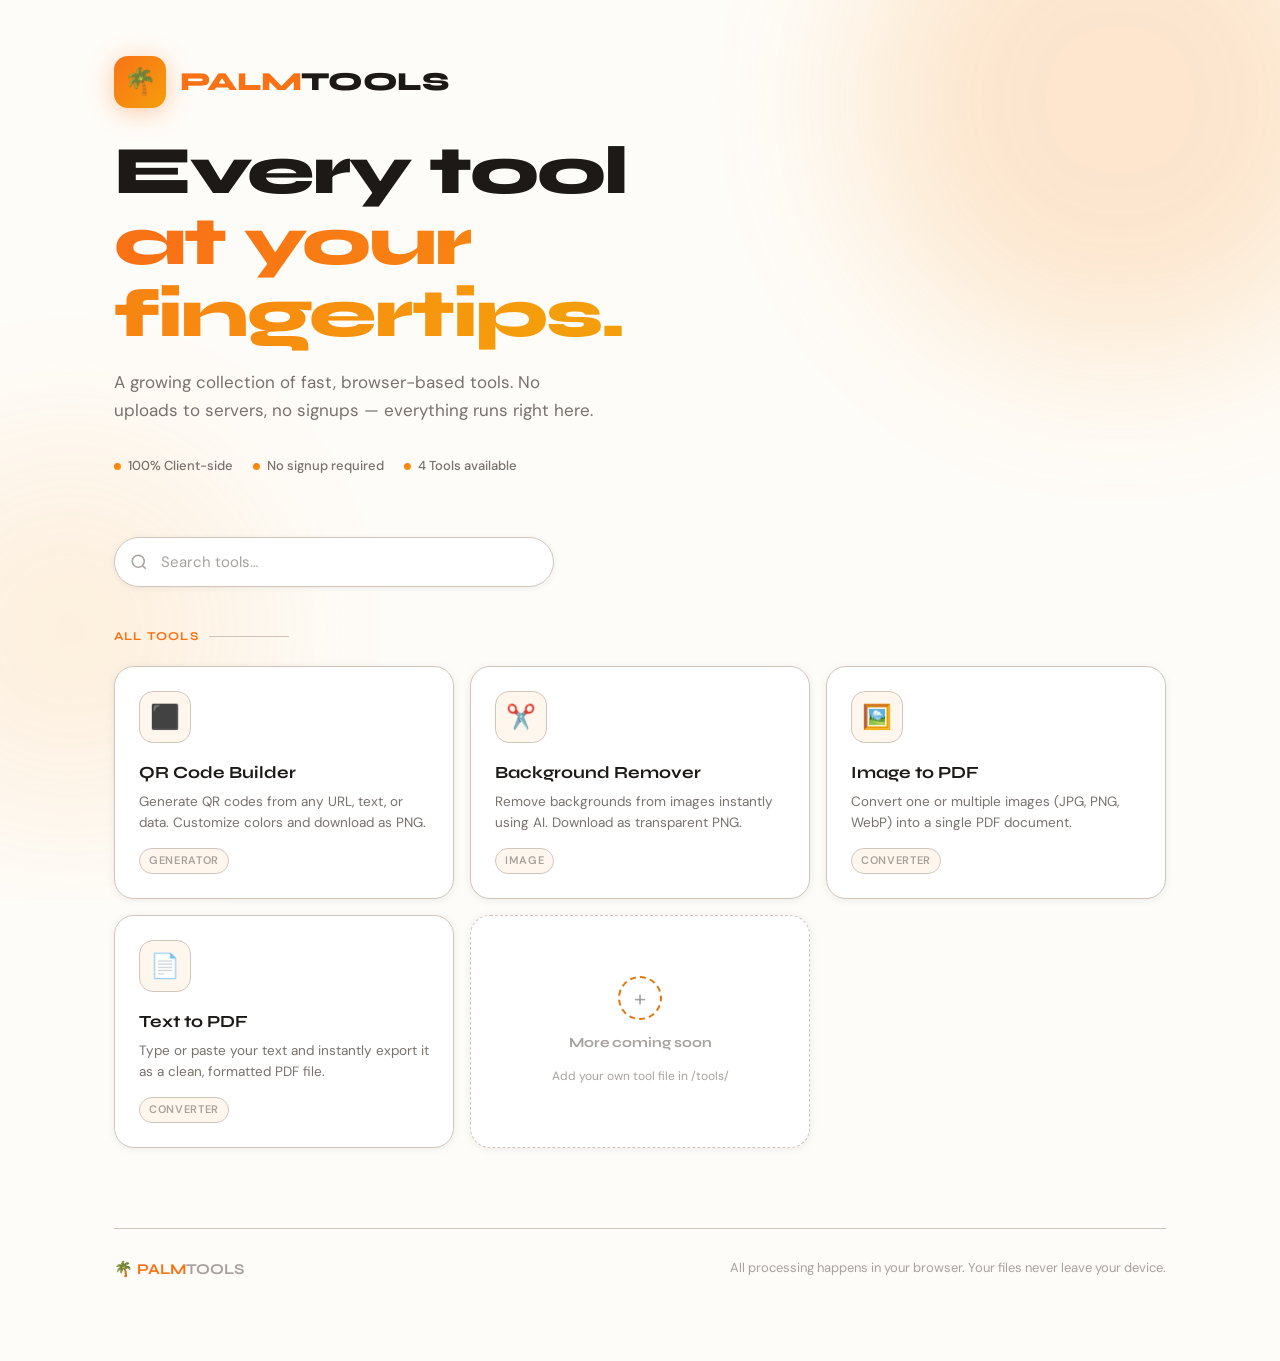
==== index.html @ 62c88ade "Add files via upload" ====
<!DOCTYPE html>
<html lang="en">
<head>
  <meta charset="UTF-8" />
  <meta name="viewport" content="width=device-width, initial-scale=1.0" />
  <title>PALMTOOLS — Every tool you need</title>
  <link rel="stylesheet" href="shared.css" />
  <style>
    /* ===== HUB-SPECIFIC STYLES ===== */
    .hub-bg {
      position: fixed;
      inset: 0;
      pointer-events: none;
      overflow: hidden;
      z-index: 0;
    }
    .hub-bg-orb {
      position: absolute;
      border-radius: 50%;
      filter: blur(80px);
      opacity: 0.18;
    }
    .hub-bg-orb-1 {
      width: 520px; height: 520px;
      top: -160px; right: -100px;
      background: radial-gradient(circle, #F97316, #F59E0B);
    }
    .hub-bg-orb-2 {
      width: 380px; height: 380px;
      bottom: 80px; left: -120px;
      background: radial-gradient(circle, #F59E0B, #F97316);
      opacity: 0.1;
    }
    @media (prefers-color-scheme: dark) {
      .hub-bg-orb-1 { opacity: 0.12; }
      .hub-bg-orb-2 { opacity: 0.07; }
    }

    .hub-wrap {
      max-width: 1100px;
      margin: 0 auto;
      padding: 0 24px 80px;
      position: relative;
      z-index: 1;
    }

    /* ===== HEADER / HERO ===== */
    .hub-header {
      padding: 56px 0 60px;
      display: flex;
      flex-direction: column;
      align-items: flex-start;
    }
    .logo-row {
      display: flex;
      align-items: center;
      gap: 14px;
      margin-bottom: 28px;
    }
    .logo-icon {
      width: 52px; height: 52px;
      background: linear-gradient(135deg, var(--orange), var(--amber));
      border-radius: 14px;
      display: flex;
      align-items: center;
      justify-content: center;
      font-size: 26px;
      box-shadow: 0 4px 24px rgba(249,115,22,0.35);
      flex-shrink: 0;
    }
    .logo-text {
      font-family: 'Syne', sans-serif;
      font-size: 26px;
      font-weight: 800;
      color: var(--text);
      letter-spacing: -0.02em;
    }
    .logo-text .palm { color: var(--orange); }

    .hero-headline {
      font-family: 'Syne', sans-serif;
      font-size: clamp(38px, 7vw, 68px);
      font-weight: 800;
      color: var(--text);
      line-height: 1.05;
      letter-spacing: -0.03em;
      margin-bottom: 18px;
      max-width: 700px;
    }
    .hero-headline .line2 {
      background: linear-gradient(120deg, var(--orange) 10%, var(--amber) 90%);
      -webkit-background-clip: text;
      -webkit-text-fill-color: transparent;
      background-clip: text;
    }
    .hero-sub {
      font-size: 17px;
      color: var(--text-muted);
      max-width: 480px;
      line-height: 1.65;
      margin-bottom: 32px;
    }
    .hero-meta {
      display: flex;
      align-items: center;
      gap: 20px;
      flex-wrap: wrap;
    }
    .meta-pill {
      display: flex;
      align-items: center;
      gap: 7px;
      font-size: 13px;
      font-weight: 500;
      color: var(--text-muted);
    }
    .meta-pill-dot {
      width: 7px; height: 7px;
      background: linear-gradient(135deg, var(--orange), var(--amber));
      border-radius: 50%;
    }

    /* ===== SEARCH ===== */
    .search-wrap {
      margin-bottom: 40px;
      position: relative;
      max-width: 440px;
    }
    .search-icon {
      position: absolute;
      left: 16px;
      top: 50%;
      transform: translateY(-50%);
      color: var(--text-faint);
      pointer-events: none;
    }
    .search-input {
      width: 100%;
      padding: 14px 16px 14px 46px;
      background: var(--surface);
      border: 1.5px solid var(--border-subtle);
      border-radius: 50px;
      font-family: 'DM Sans', sans-serif;
      font-size: 15px;
      color: var(--text);
      outline: none;
      transition: border-color 0.2s, box-shadow 0.2s;
      box-shadow: 0 1px 6px rgba(0,0,0,0.07);
    }
    .search-input:focus {
      border-color: var(--orange);
      box-shadow: 0 0 0 3px var(--orange-glow);
    }
    .search-input::placeholder { color: var(--text-faint); }

    /* ===== SECTION ===== */
    .section-label {
      font-family: 'Syne', sans-serif;
      font-size: 12px;
      font-weight: 700;
      letter-spacing: 0.1em;
      text-transform: uppercase;
      color: var(--orange);
      margin-bottom: 20px;
      display: flex;
      align-items: center;
      gap: 10px;
    }
    .section-label::after {
      content: '';
      flex: 1;
      height: 1px;
      background: var(--border-subtle);
      max-width: 80px;
    }

    /* ===== TOOLS GRID ===== */
    .tools-grid {
      display: grid;
      grid-template-columns: repeat(auto-fill, minmax(260px, 1fr));
      gap: 16px;
    }
    .tool-card {
      background: var(--surface);
      border: 1.5px solid var(--border-subtle);
      border-radius: 20px;
      padding: 24px;
      cursor: pointer;
      text-decoration: none;
      color: inherit;
      display: flex;
      flex-direction: column;
      gap: 0;
      transition: all 0.25s cubic-bezier(0.23, 1, 0.32, 1);
      box-shadow: 0 1px 8px rgba(0,0,0,0.07);
      position: relative;
      overflow: hidden;
    }
    .tool-card::before {
      content: '';
      position: absolute;
      inset: 0;
      background: linear-gradient(135deg, var(--orange-glow), var(--amber-glow));
      opacity: 0;
      transition: opacity 0.25s;
    }
    .tool-card:hover {
      border-color: var(--orange);
      transform: translateY(-4px);
      box-shadow: var(--shadow-hover);
    }
    .tool-card:hover::before { opacity: 1; }
    .tool-card:active { transform: translateY(-1px); }

    .tool-card-icon {
      width: 52px; height: 52px;
      border-radius: 14px;
      background: var(--bg-2);
      border: 1.5px solid var(--border-subtle);
      display: flex;
      align-items: center;
      justify-content: center;
      font-size: 24px;
      margin-bottom: 16px;
      position: relative;
      transition: all 0.25s;
    }    .tool-card:hover .tool-card-icon {
      background: linear-gradient(135deg, var(--orange), var(--amber));
      border-color: transparent;
      box-shadow: 0 4px 16px rgba(249,115,22,0.35);
    }
    .tool-card-name {
      font-family: 'Syne', sans-serif;
      font-size: 17px;
      font-weight: 700;
      color: var(--text);
      margin-bottom: 6px;
      position: relative;
    }
    .tool-card-desc {
      font-size: 13.5px;
      color: var(--text-muted);
      line-height: 1.55;
      position: relative;
    }
    .tool-card-arrow {
      position: absolute;
      top: 24px; right: 22px;
      color: var(--text-faint);
      opacity: 0;
      transform: translate(-4px, 4px);
      transition: all 0.25s;
    }
    .tool-card:hover .tool-card-arrow {
      opacity: 1;
      transform: translate(0, 0);
      color: var(--orange);
    }
    .tool-card-tag {
      display: inline-flex;
      align-items: center;
      padding: 3px 9px;
      background: var(--bg-2);
      border-radius: 50px;
      font-size: 11px;
      font-weight: 600;
      color: var(--text-faint);
      text-transform: uppercase;
      letter-spacing: 0.06em;
      margin-top: 14px;
      width: fit-content;
      border: 1px solid var(--border-subtle);
      position: relative;
      transition: all 0.25s;
    }
    .tool-card:hover .tool-card-tag {
      background: var(--orange-glow);
      color: var(--orange);
      border-color: rgba(249,115,22,0.25);
    }

    /* Placeholder card (add more) */
    .tool-card-placeholder {
      border-style: dashed;
      cursor: default;
      display: flex;
      flex-direction: column;
      align-items: center;
      justify-content: center;
      text-align: center;
      min-height: 180px;
      gap: 12px;
    }
    .tool-card-placeholder:hover {
      transform: none;
      border-color: var(--border);
      box-shadow: var(--shadow);
    }
    .tool-card-placeholder::before { display: none; }
    .placeholder-plus {
      width: 44px; height: 44px;
      border-radius: 50%;
      border: 2px dashed var(--border);
      display: flex;
      align-items: center;
      justify-content: center;
      font-size: 22px;
      color: var(--text-faint);
    }
    .placeholder-text {
      font-family: 'Syne', sans-serif;
      font-size: 14px;
      font-weight: 700;
      color: var(--text-faint);
    }
    .placeholder-sub {
      font-size: 12px;
      color: var(--text-faint);
    }

    /* ===== FOOTER ===== */
    .hub-footer {
      margin-top: 80px;
      padding-top: 28px;
      border-top: 1px solid var(--border-subtle);
      display: flex;
      align-items: center;
      justify-content: space-between;
      flex-wrap: wrap;
      gap: 12px;
    }
    .footer-brand {
      font-family: 'Syne', sans-serif;
      font-size: 15px;
      font-weight: 700;
      color: var(--text-faint);
    }
    .footer-brand .accent { color: var(--orange); }
    .footer-note {
      font-size: 13px;
      color: var(--text-faint);
    }

    /* ===== HIDDEN (search filter) ===== */
    .tool-card.hidden { display: none; }

    /* ===== RESPONSIVE ===== */
    @media (max-width: 600px) {
      .hub-header { padding: 36px 0 40px; }
      .hero-headline { font-size: 36px; }
      .tools-grid { grid-template-columns: 1fr 1fr; }
    }
    @media (max-width: 380px) {
      .tools-grid { grid-template-columns: 1fr; }
    }
  </style>
</head>
<body>

  <div class="hub-bg">
    <div class="hub-bg-orb hub-bg-orb-1"></div>
    <div class="hub-bg-orb hub-bg-orb-2"></div>
  </div>

  <div class="hub-wrap">
    <!-- Header -->
    <header class="hub-header">
      <div class="logo-row">
        <div class="logo-icon">🌴</div>
        <div class="logo-text"><span class="palm">PALM</span>TOOLS</div>
      </div>

      <h1 class="hero-headline">
        Every tool<br/>
        <span class="line2">at your fingertips.</span>
      </h1>

      <p class="hero-sub">
        A growing collection of fast, browser-based tools. No uploads to servers, no signups — everything runs right here.
      </p>

      <div class="hero-meta">
        <div class="meta-pill">
          <div class="meta-pill-dot"></div>
          100% Client-side
        </div>
        <div class="meta-pill">
          <div class="meta-pill-dot"></div>
          No signup required
        </div>
        <div class="meta-pill">
          <div class="meta-pill-dot"></div>
          4 Tools available
        </div>
      </div>
    </header>

    <!-- Search -->
    <div class="search-wrap">
      <svg class="search-icon" xmlns="http://www.w3.org/2000/svg" width="18" height="18" fill="none" viewBox="0 0 24 24" stroke="currentColor" stroke-width="2">
        <circle cx="11" cy="11" r="8"/><path d="m21 21-4.35-4.35"/>
      </svg>
      <input class="search-input" type="search" id="searchInput" placeholder="Search tools…" oninput="filterTools(this.value)" />
    </div>

    <!-- Tools -->
    <div class="section-label">All Tools</div>
    <div class="tools-grid" id="toolsGrid">

      <a class="tool-card" href="tools/qr-builder.html" data-name="qr code builder generator qr" data-tag="generator">
        <svg class="tool-card-arrow" xmlns="http://www.w3.org/2000/svg" width="18" height="18" fill="none" viewBox="0 0 24 24" stroke="currentColor" stroke-width="2.5"><path d="M7 17 17 7M7 7h10v10"/></svg>
        <div class="tool-card-icon">⬛</div>
        <div class="tool-card-name">QR Code Builder</div>
        <div class="tool-card-desc">Generate QR codes from any URL, text, or data. Customize colors and download as PNG.</div>
        <div class="tool-card-tag">Generator</div>
      </a>

      <a class="tool-card" href="tools/background-remover.html" data-name="background remover remove bg image" data-tag="image">
        <svg class="tool-card-arrow" xmlns="http://www.w3.org/2000/svg" width="18" height="18" fill="none" viewBox="0 0 24 24" stroke="currentColor" stroke-width="2.5"><path d="M7 17 17 7M7 7h10v10"/></svg>
        <div class="tool-card-icon">✂️</div>
        <div class="tool-card-name">Background Remover</div>
        <div class="tool-card-desc">Remove backgrounds from images instantly using AI. Download as transparent PNG.</div>
        <div class="tool-card-tag">Image</div>
      </a>

      <a class="tool-card" href="tools/image-to-pdf.html" data-name="image to pdf convert jpg png" data-tag="converter">
        <svg class="tool-card-arrow" xmlns="http://www.w3.org/2000/svg" width="18" height="18" fill="none" viewBox="0 0 24 24" stroke="currentColor" stroke-width="2.5"><path d="M7 17 17 7M7 7h10v10"/></svg>
        <div class="tool-card-icon">🖼️</div>
        <div class="tool-card-name">Image to PDF</div>
        <div class="tool-card-desc">Convert one or multiple images (JPG, PNG, WebP) into a single PDF document.</div>
        <div class="tool-card-tag">Converter</div>
      </a>

      <a class="tool-card" href="tools/text-to-pdf.html" data-name="text to pdf convert write document" data-tag="converter">
        <svg class="tool-card-arrow" xmlns="http://www.w3.org/2000/svg" width="18" height="18" fill="none" viewBox="0 0 24 24" stroke="currentColor" stroke-width="2.5"><path d="M7 17 17 7M7 7h10v10"/></svg>
        <div class="tool-card-icon">📄</div>
        <div class="tool-card-name">Text to PDF</div>
        <div class="tool-card-desc">Type or paste your text and instantly export it as a clean, formatted PDF file.</div>
        <div class="tool-card-tag">Converter</div>
      </a>

      <!-- Placeholder for future tools -->
      <div class="tool-card tool-card-placeholder">
        <div class="placeholder-plus">+</div>
        <div class="placeholder-text">More coming soon</div>
        <div class="placeholder-sub">Add your own tool file in /tools/</div>
      </div>

    </div>

    <!-- Footer -->
    <footer class="hub-footer">
      <div class="footer-brand">🌴 <span class="accent">PALM</span>TOOLS</div>
      <div class="footer-note">All processing happens in your browser. Your files never leave your device.</div>
    </footer>
  </div>

  <script>
    function filterTools(query) {
      const q = query.toLowerCase().trim();
      document.querySelectorAll('.tool-card:not(.tool-card-placeholder)').forEach(card => {
        const name = card.dataset.name || '';
        const tag = card.dataset.tag || '';
        const visible = !q || name.includes(q) || tag.includes(q);
        card.classList.toggle('hidden', !visible);
      });
    }
  </script>
</body>
</html>
---- shared.css ----
@import url('https://fonts.googleapis.com/css2?family=Syne:wght@400;600;700;800&family=DM+Sans:ital,opsz,wght@0,9..40,300;0,9..40,400;0,9..40,500;0,9..40,600;1,9..40,400&display=swap');

/* ============ CSS VARIABLES ============ */
:root {
  --orange: #F97316;
  --amber: #F59E0B;
  --orange-dark: #EA580C;
  --orange-glow: rgba(249, 115, 22, 0.12);
  --amber-glow: rgba(245, 158, 11, 0.1);

  /* Light */
  --bg: #FEFCF8;
  --bg-2: #FFF7ED;
  --surface: #FFFFFF;
  --surface-2: #FFF7ED;
  --border: #E2760A;
  --border-subtle: #D1C5BB;
  --text: #1C1917;
  --text-muted: #78716C;
  --text-faint: #A8A29E;
  --shadow: 0 2px 16px rgba(249,115,22,0.08);
  --shadow-hover: 0 8px 40px rgba(249,115,22,0.22);
  --logo-shadow: drop-shadow(0 0 20px rgba(249,115,22,0.4));
}

@media (prefers-color-scheme: dark) {
  :root {
    --bg: #0C0A09;
    --bg-2: #111110;
    --surface: #1C1917;
    --surface-2: #292524;
    --border: #78716C;
    --border-subtle: #44403C;
    --text: #FAFAF9;
    --text-muted: #A8A29E;
    --text-faint: #78716C;
    --shadow: 0 2px 16px rgba(0,0,0,0.5);
    --shadow-hover: 0 8px 40px rgba(249,115,22,0.25);
    --logo-shadow: drop-shadow(0 0 30px rgba(249,115,22,0.5));
  }
}

/* ============ RESET ============ */
*, *::before, *::after { box-sizing: border-box; margin: 0; padding: 0; }
html { scroll-behavior: smooth; }
body {
  font-family: 'DM Sans', sans-serif;
  background: var(--bg);
  color: var(--text);
  min-height: 100vh;
  line-height: 1.6;
  -webkit-font-smoothing: antialiased;
}

/* ============ BACK BUTTON ============ */
.back-btn {
  display: inline-flex;
  align-items: center;
  gap: 8px;
  padding: 10px 18px 10px 14px;
  background: var(--surface);
  border: 1.5px solid var(--border-subtle);
  border-radius: 50px;
  color: var(--text-muted);
  font-family: 'DM Sans', sans-serif;
  font-size: 14px;
  font-weight: 500;
  text-decoration: none;
  cursor: pointer;
  transition: all 0.22s ease;
  width: fit-content;
}
.back-btn:hover {
  border-color: var(--orange);
  color: var(--orange);
  background: var(--orange-glow);
  transform: translateX(-2px);
}
.back-btn svg { width: 16px; height: 16px; flex-shrink: 0; }

/* ============ TOOL PAGE LAYOUT ============ */
.tool-page {
  max-width: 800px;
  margin: 0 auto;
  padding: 32px 20px 100px;
}
.tool-nav { margin-bottom: 32px; }
.tool-header { margin-bottom: 36px; }
.tool-icon-badge {
  display: inline-flex;
  align-items: center;
  justify-content: center;
  width: 56px;
  height: 56px;
  border-radius: 16px;
  background: linear-gradient(135deg, var(--orange), var(--amber));
  font-size: 26px;
  margin-bottom: 16px;
  box-shadow: 0 4px 20px rgba(249,115,22,0.35);
}
.tool-title {
  font-family: 'Syne', sans-serif;
  font-size: clamp(26px, 5vw, 40px);
  font-weight: 800;
  color: var(--text);
  margin-bottom: 6px;
  line-height: 1.1;
}
.tool-title .accent {
  background: linear-gradient(135deg, var(--orange), var(--amber));
  -webkit-background-clip: text;
  -webkit-text-fill-color: transparent;
  background-clip: text;
}
.tool-subtitle {
  font-size: 15px;
  color: var(--text-muted);
  max-width: 480px;
}

/* ============ CARDS ============ */
.card {
  background: var(--surface);
  border: 1.5px solid var(--border-subtle);
  border-radius: 20px;
  padding: 28px;
  margin-bottom: 20px;
  box-shadow: 0 1px 8px rgba(0,0,0,0.07);
  transition: box-shadow 0.2s;
}
.card-title {
  font-family: 'Syne', sans-serif;
  font-size: 15px;
  font-weight: 700;
  color: var(--text);
  margin-bottom: 16px;
  display: flex;
  align-items: center;
  gap: 8px;
}
.card-title::before {
  content: '';
  display: block;
  width: 4px;
  height: 16px;
  background: linear-gradient(180deg, var(--orange), var(--amber));
  border-radius: 2px;
}

/* ============ DROP ZONE ============ */
.drop-zone {
  border: 2px dashed var(--border-subtle);
  border-radius: 16px;
  padding: 52px 24px;
  text-align: center;
  cursor: pointer;
  transition: all 0.22s ease;
  background: var(--bg-2);
  position: relative;
  overflow: hidden;
}
.drop-zone::before {
  content: '';
  position: absolute;
  inset: 0;
  background: linear-gradient(135deg, var(--orange-glow), var(--amber-glow));
  opacity: 0;
  transition: opacity 0.22s;
}
.drop-zone:hover::before, .drop-zone.drag-over::before { opacity: 1; }
.drop-zone:hover, .drop-zone.drag-over {
  border-color: var(--orange);
}
.drop-zone input[type="file"] {
  position: absolute;
  inset: 0;
  opacity: 0;
  cursor: pointer;
  width: 100%;
  height: 100%;
}
.drop-zone-icon { font-size: 40px; margin-bottom: 14px; position: relative; }
.drop-zone h3 {
  font-family: 'Syne', sans-serif;
  font-size: 16px;
  font-weight: 700;
  color: var(--text);
  margin-bottom: 6px;
  position: relative;
}
.drop-zone p {
  font-size: 13px;
  color: var(--text-faint);
  position: relative;
}
.drop-zone .browse-link {
  color: var(--orange);
  font-weight: 600;
}

/* ============ BUTTONS ============ */
.btn {
  display: inline-flex;
  align-items: center;
  justify-content: center;
  gap: 8px;
  padding: 14px 28px;
  border-radius: 50px;
  font-family: 'DM Sans', sans-serif;
  font-size: 15px;
  font-weight: 600;
  cursor: pointer;
  border: none;
  transition: all 0.22s ease;
  text-decoration: none;
  white-space: nowrap;
}
.btn-primary {
  background: linear-gradient(135deg, var(--orange), var(--amber));
  color: #fff;
  box-shadow: 0 4px 20px rgba(249,115,22,0.3);
}
.btn-primary:hover:not(:disabled) {
  transform: translateY(-2px);
  box-shadow: 0 8px 32px rgba(249,115,22,0.45);
}
.btn-primary:active:not(:disabled) { transform: translateY(0); }
.btn-primary:disabled {
  opacity: 0.45;
  cursor: not-allowed;
}
.btn-secondary {
  background: var(--surface-2);
  color: var(--text);
  border: 1.5px solid var(--border-subtle);
}
.btn-secondary:hover {
  border-color: var(--orange);
  color: var(--orange);
}
.btn-ghost {
  background: transparent;
  color: var(--text-muted);
  border: 1.5px solid var(--border-subtle);
}
.btn-ghost:hover {
  background: var(--surface-2);
  color: var(--text);
}
.btn-sm { padding: 10px 18px; font-size: 13px; }
.btn-full { width: 100%; }

/* ============ FORM ELEMENTS ============ */
.label {
  display: block;
  font-size: 12px;
  font-weight: 600;
  color: var(--text-faint);
  text-transform: uppercase;
  letter-spacing: 0.07em;
  margin-bottom: 8px;
}
.input, textarea.input, select.input {
  width: 100%;
  padding: 13px 16px;
  background: var(--bg-2);
  border: 1.5px solid var(--border-subtle);
  border-radius: 12px;
  font-family: 'DM Sans', sans-serif;
  font-size: 15px;
  color: var(--text);
  outline: none;
  transition: border-color 0.2s, box-shadow 0.2s;
}.input:focus, textarea.input:focus, select.input:focus {
  border-color: var(--orange);
  box-shadow: 0 0 0 3px var(--orange-glow);
}
.input::placeholder, textarea.input::placeholder { color: var(--text-faint); }
textarea.input { resize: vertical; min-height: 200px; line-height: 1.7; }
select.input {
  cursor: pointer;
  appearance: none;
  background-image: url("data:image/svg+xml,%3Csvg xmlns='http://www.w3.org/2000/svg' width='16' height='16' viewBox='0 0 24 24' fill='none' stroke='%23A8A29E' stroke-width='2.5'%3E%3Cpath d='m6 9 6 6 6-6'/%3E%3C/svg%3E");
  background-repeat: no-repeat;
  background-position: right 14px center;
  padding-right: 40px;
}
input[type="range"] {
  -webkit-appearance: none;
  width: 100%;
  height: 6px;
  background: var(--border-subtle);
  border-radius: 3px;
  outline: none;
  cursor: pointer;
}
input[type="range"]::-webkit-slider-thumb {
  -webkit-appearance: none;
  width: 22px;
  height: 22px;
  border-radius: 50%;
  background: linear-gradient(135deg, var(--orange), var(--amber));
  cursor: pointer;
  box-shadow: 0 2px 10px rgba(249,115,22,0.4);
}
input[type="color"] {
  -webkit-appearance: none;
  width: 46px;
  height: 46px;
  border-radius: 10px;
  border: 2px solid var(--border-subtle);
  padding: 3px;
  cursor: pointer;
  background: var(--surface);
}

/* ============ GRID / LAYOUT ============ */
.row { display: flex; gap: 16px; flex-wrap: wrap; }
.col { flex: 1; min-width: 140px; }
.field { margin-bottom: 20px; }
.actions {
  display: flex;
  gap: 12px;
  flex-wrap: wrap;
  align-items: center;
  margin-top: 8px;
}

/* ============ STATUS & FEEDBACK ============ */
.status {
  display: flex;
  align-items: center;
  gap: 10px;
  padding: 14px 18px;
  border-radius: 12px;
  font-size: 14px;
  font-weight: 500;
  margin-top: 16px;
  animation: fadeIn 0.3s ease;
}
.status-dot {
  width: 8px; height: 8px; border-radius: 50%; flex-shrink: 0;
}
.status.info { background: var(--orange-glow); color: var(--orange); }
.status.info .status-dot { background: var(--orange); }
.status.success { background: rgba(34,197,94,0.1); color: #16a34a; }
.status.success .status-dot { background: #16a34a; }
.status.error { background: rgba(239,68,68,0.1); color: #dc2626; }
.status.error .status-dot { background: #dc2626; }

/* ============ PROGRESS ============ */
.progress-wrap {
  width: 100%;
  height: 8px;
  background: var(--border-subtle);
  border-radius: 4px;
  overflow: hidden;
  margin: 8px 0;
}
.progress-bar {
  height: 100%;
  background: linear-gradient(90deg, var(--orange), var(--amber));
  border-radius: 4px;
  transition: width 0.4s ease;
  position: relative;
  overflow: hidden;
}
.progress-bar::after {
  content: '';
  position: absolute;
  inset: 0;
  background: linear-gradient(90deg, transparent, rgba(255,255,255,0.3), transparent);
  animation: shimmer 1.5s infinite;
}
@keyframes shimmer {
  0% { transform: translateX(-100%); }
  100% { transform: translateX(200%); }
}

/* ============ RESULT CANVAS / IMAGE ============ */
.result-canvas-wrap {
  border-radius: 16px;
  overflow: hidden;
  border: 1.5px solid var(--border-subtle);
  background: repeating-conic-gradient(var(--surface-2) 0% 25%, var(--bg) 0% 50%) 0 0 / 20px 20px;
}
.result-canvas-wrap img, .result-canvas-wrap canvas {
  width: 100%;
  display: block;
}

/* ============ CHECKERBOARD ============ */
.checker {
  background: repeating-conic-gradient(#ccc 0% 25%, #fff 0% 50%) 0 0 / 16px 16px;
}
@media (prefers-color-scheme: dark) {
  .checker {
    background: repeating-conic-gradient(#333 0% 25%, #1a1a1a 0% 50%) 0 0 / 16px 16px;
  }
}

/* ============ SPINNER ============ */
.spinner {
  width: 20px; height: 20px;
  border: 3px solid rgba(255,255,255,0.3);
  border-top-color: white;
  border-radius: 50%;
  animation: spin 0.8s linear infinite;
  flex-shrink: 0;
}
@keyframes spin { to { transform: rotate(360deg); } }

/* ============ ANIMATIONS ============ */
@keyframes fadeIn {
  from { opacity: 0; transform: translateY(6px); }
  to { opacity: 1; transform: translateY(0); }
}
.fade-in { animation: fadeIn 0.35s ease both; }

/* ============ DIVIDER ============ */
.divider {
  border: none;
  border-top: 1px solid var(--border-subtle);
  margin: 20px 0;
}

/* ============ TAG / BADGE ============ */
.badge {
  display: inline-flex;
  align-items: center;
  padding: 3px 10px;
  border-radius: 50px;
  font-size: 12px;
  font-weight: 600;
  background: var(--orange-glow);
  color: var(--orange);
  border: 1px solid rgba(249,115,22,0.2);
}

/* ============ IMAGE GRID (image-to-pdf) ============ */
.img-grid {
  display: grid;
  grid-template-columns: repeat(auto-fill, minmax(120px, 1fr));
  gap: 12px;
  margin-top: 16px;
}
.img-thumb {
  position: relative;
  border-radius: 10px;
  overflow: hidden;
  aspect-ratio: 1;
  border: 1.5px solid var(--border-subtle);
  background: var(--bg-2);
}
.img-thumb img {
  width: 100%; height: 100%;
  object-fit: cover;
}
.img-thumb .remove-img {
  position: absolute;
  top: 5px; right: 5px;
  width: 22px; height: 22px;
  background: rgba(0,0,0,0.6);
  border: none;
  border-radius: 50%;
  color: white;
  font-size: 13px;
  cursor: pointer;
  display: flex;
  align-items: center;
  justify-content: center;
  line-height: 1;
  transition: background 0.15s;
}
.img-thumb .remove-img:hover { background: #dc2626; }
.img-thumb .img-num {
  position: absolute;
  bottom: 5px; left: 5px;
  background: rgba(0,0,0,0.55);
  color: white;
  font-size: 11px;
  font-weight: 700;
  padding: 2px 7px;
  border-radius: 4px;
}

/* ============ QR preview ============ */
.qr-result-wrap {
  display: flex;
  flex-direction: column;
  align-items: center;
  gap: 20px;
  padding: 32px;
  background: var(--surface);
  border: 1.5px solid var(--border-subtle);
  border-radius: 20px;
  text-align: center;
}
#qr-canvas {
  border-radius: 12px;
  max-width: 240px;
  width: 100%;
}

/* ============ COLOR SWATCH ROW ============ */
.swatch-row {
  display: flex;
  gap: 10px;
  align-items: center;
  flex-wrap: wrap;
}
.swatch-item {
  display: flex;
  align-items: center;
  gap: 8px;
  font-size: 14px;
  color: var(--text-muted);
}

/* ============ RESPONSIVE ============ */
@media (max-width: 480px) {
  .card { padding: 20px; }
  .drop-zone { padding: 36px 16px; }
  .btn { padding: 12px 22px; font-size: 14px; }
  .actions { flex-direction: column; }
  .actions .btn { width: 100%; }
}
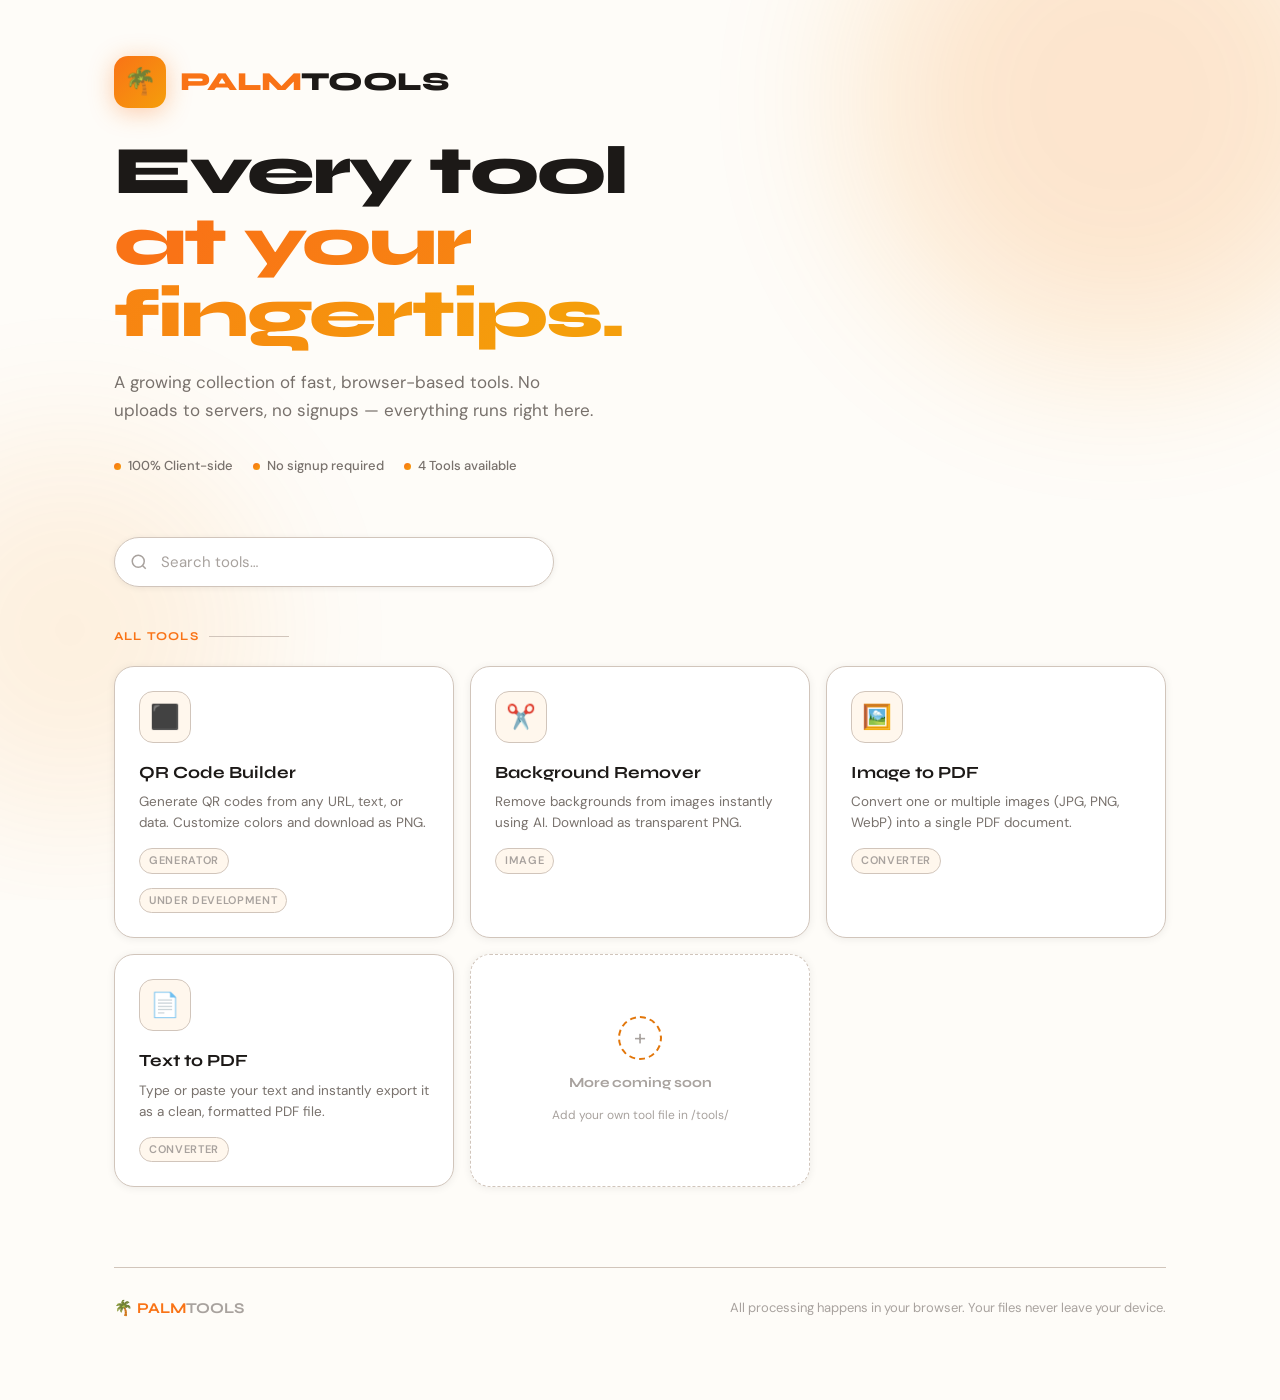
==== commit 2dd6e76b: "Add 'UNDER DEVELOPMENT' tag to QR Code Builder" ====
--- a/index.html
+++ b/index.html
@@ -413,6 +413,7 @@
         <div class="tool-card-name">QR Code Builder</div>
         <div class="tool-card-desc">Generate QR codes from any URL, text, or data. Customize colors and download as PNG.</div>
         <div class="tool-card-tag">Generator</div>
+        <div class="tool-card-tag">UNDER DEVELOPMENT</div>
       </a>
 
       <a class="tool-card" href="tools/background-remover.html" data-name="background remover remove bg image" data-tag="image">
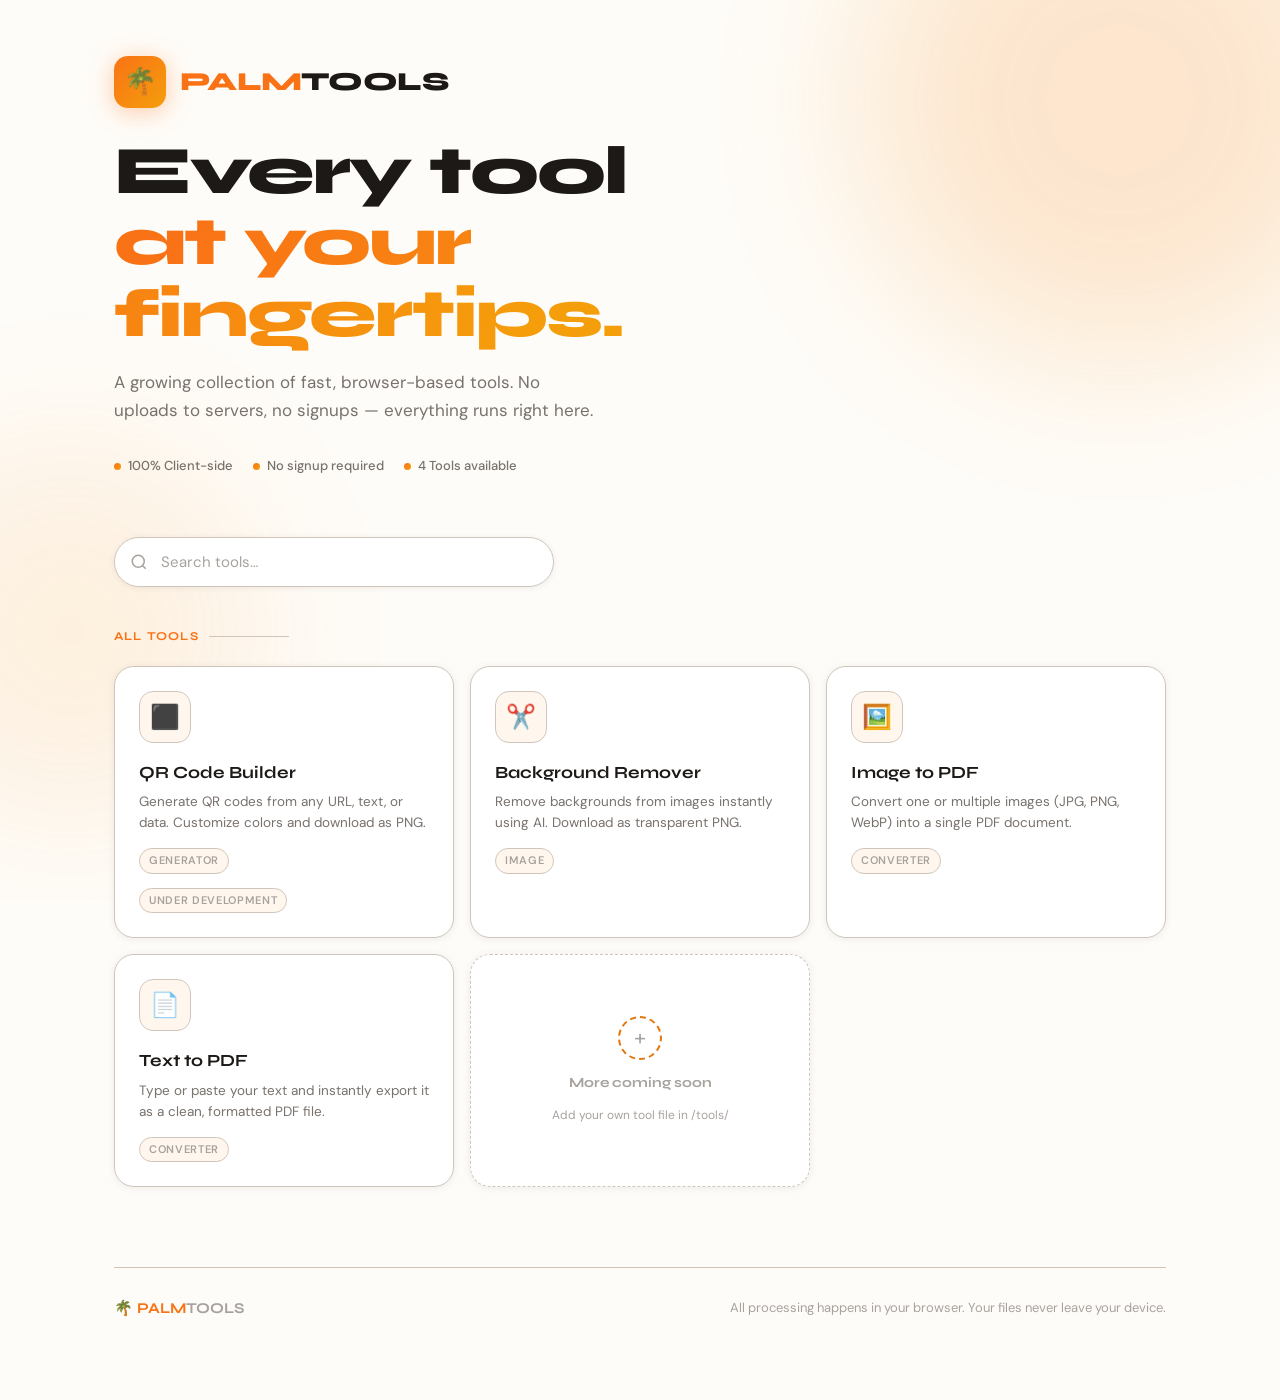
==== commit 5bf3042b: "Change QR Code Builder link to empty href Updated the QR Code Builder link to remove the specific hr" ====
--- a/index.html
+++ b/index.html
@@ -407,7 +407,7 @@
     <div class="section-label">All Tools</div>
     <div class="tools-grid" id="toolsGrid">
 
-      <a class="tool-card" href="tools/qr-builder.html" data-name="qr code builder generator qr" data-tag="generator">
+      <a class="tool-card" href="" data-name="qr code builder generator qr" data-tag="generator">
         <svg class="tool-card-arrow" xmlns="http://www.w3.org/2000/svg" width="18" height="18" fill="none" viewBox="0 0 24 24" stroke="currentColor" stroke-width="2.5"><path d="M7 17 17 7M7 7h10v10"/></svg>
         <div class="tool-card-icon">⬛</div>
         <div class="tool-card-name">QR Code Builder</div>
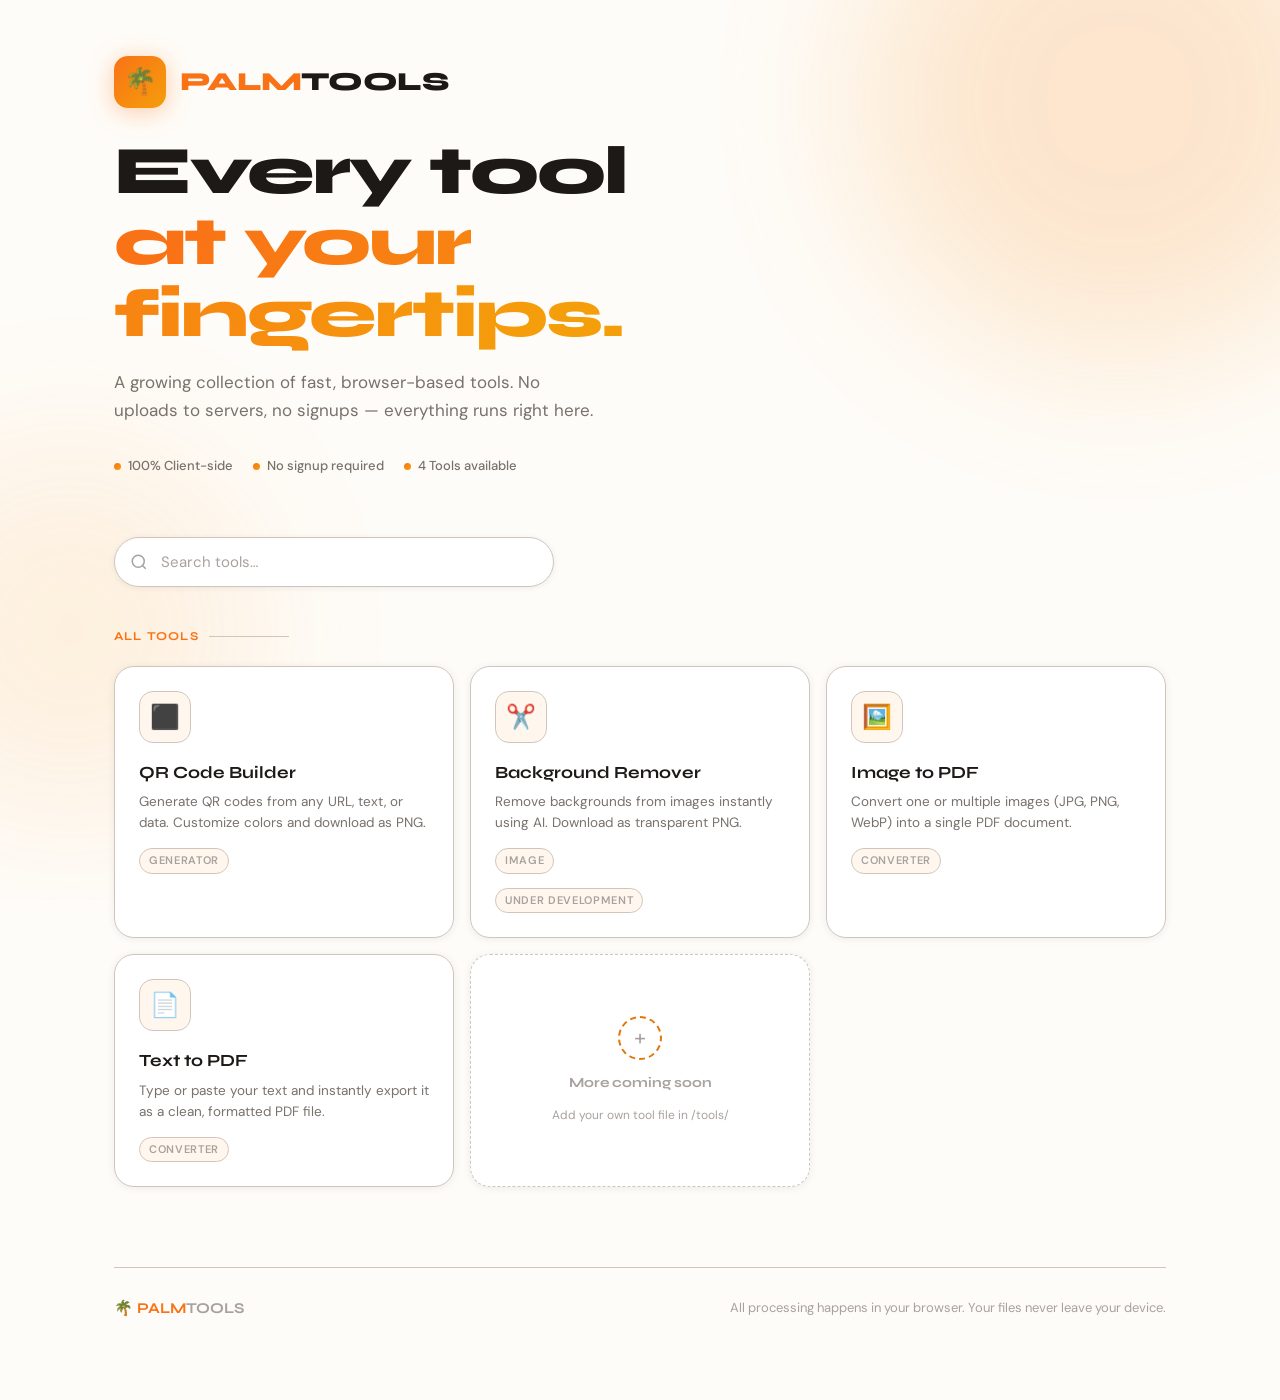
==== commit 20824898: "Update index.html" ====
--- a/index.html
+++ b/index.html
@@ -407,21 +407,21 @@
     <div class="section-label">All Tools</div>
     <div class="tools-grid" id="toolsGrid">
 
-      <a class="tool-card" href="" data-name="qr code builder generator qr" data-tag="generator">
+      <a class="tool-card" href="tools/" data-name="qr code builder generator qr" data-tag="generator">
         <svg class="tool-card-arrow" xmlns="http://www.w3.org/2000/svg" width="18" height="18" fill="none" viewBox="0 0 24 24" stroke="currentColor" stroke-width="2.5"><path d="M7 17 17 7M7 7h10v10"/></svg>
         <div class="tool-card-icon">⬛</div>
         <div class="tool-card-name">QR Code Builder</div>
         <div class="tool-card-desc">Generate QR codes from any URL, text, or data. Customize colors and download as PNG.</div>
         <div class="tool-card-tag">Generator</div>
-        <div class="tool-card-tag">UNDER DEVELOPMENT</div>
       </a>
 
-      <a class="tool-card" href="tools/background-remover.html" data-name="background remover remove bg image" data-tag="image">
+      <a class="tool-card"  data-name="background remover remove bg image" data-tag="image">
         <svg class="tool-card-arrow" xmlns="http://www.w3.org/2000/svg" width="18" height="18" fill="none" viewBox="0 0 24 24" stroke="currentColor" stroke-width="2.5"><path d="M7 17 17 7M7 7h10v10"/></svg>
         <div class="tool-card-icon">✂️</div>
         <div class="tool-card-name">Background Remover</div>
         <div class="tool-card-desc">Remove backgrounds from images instantly using AI. Download as transparent PNG.</div>
         <div class="tool-card-tag">Image</div>
+        <div class="tool-card-tag">UNDER DEVELOPMENT</div>
       </a>
 
       <a class="tool-card" href="tools/image-to-pdf.html" data-name="image to pdf convert jpg png" data-tag="converter">
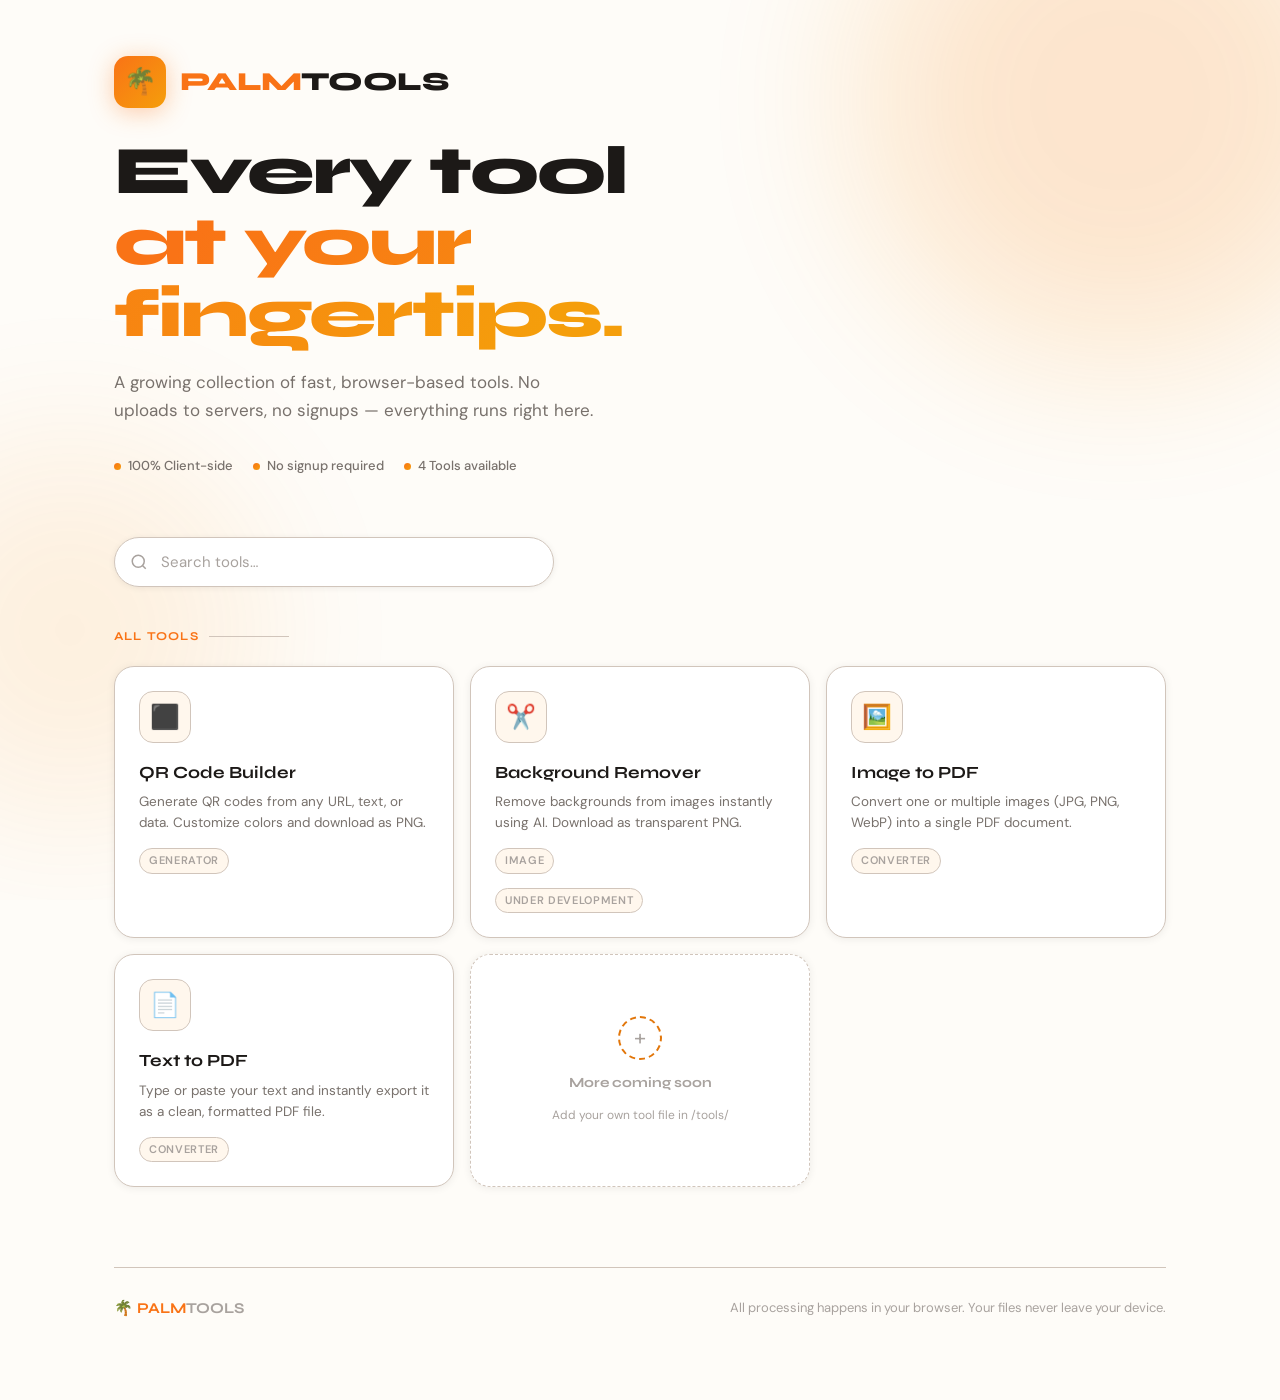
==== commit ca47f86c: "Update QR Code Builder link to specific page" ====
--- a/index.html
+++ b/index.html
@@ -407,7 +407,7 @@
     <div class="section-label">All Tools</div>
     <div class="tools-grid" id="toolsGrid">
 
-      <a class="tool-card" href="tools/" data-name="qr code builder generator qr" data-tag="generator">
+      <a class="tool-card" href="tools/qr-builder.html" data-name="qr code builder generator qr" data-tag="generator">
         <svg class="tool-card-arrow" xmlns="http://www.w3.org/2000/svg" width="18" height="18" fill="none" viewBox="0 0 24 24" stroke="currentColor" stroke-width="2.5"><path d="M7 17 17 7M7 7h10v10"/></svg>
         <div class="tool-card-icon">⬛</div>
         <div class="tool-card-name">QR Code Builder</div>
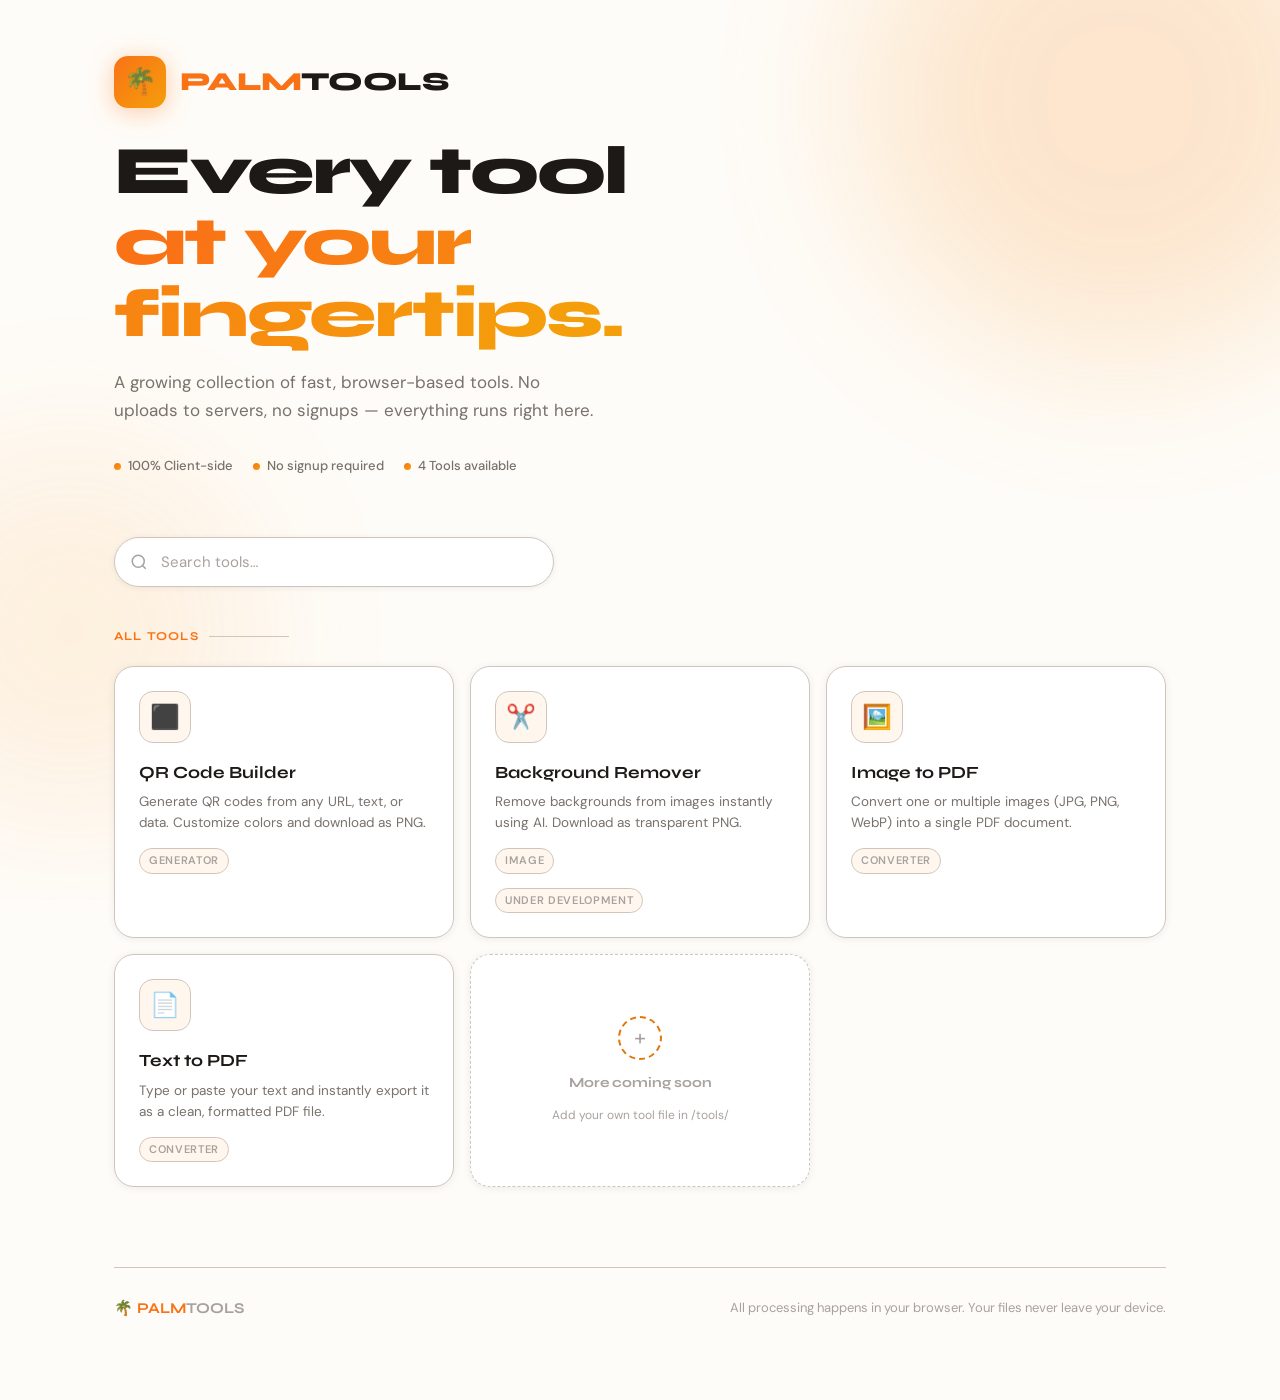
==== commit ac530a1e: "Add Google AdSense script to index.html Added Google AdSense script for ads integration." ====
--- a/index.html
+++ b/index.html
@@ -1,6 +1,9 @@
 <!DOCTYPE html>
 <html lang="en">
 <head>
+<script async src="https://pagead2.googlesyndication.com/pagead/js/adsbygoogle.js?client=ca-pub-4820367401584715"
+     crossorigin="anonymous"></script>
+  
   <meta charset="UTF-8" />
   <meta name="viewport" content="width=device-width, initial-scale=1.0" />
   <title>PALMTOOLS — Every tool you need</title>
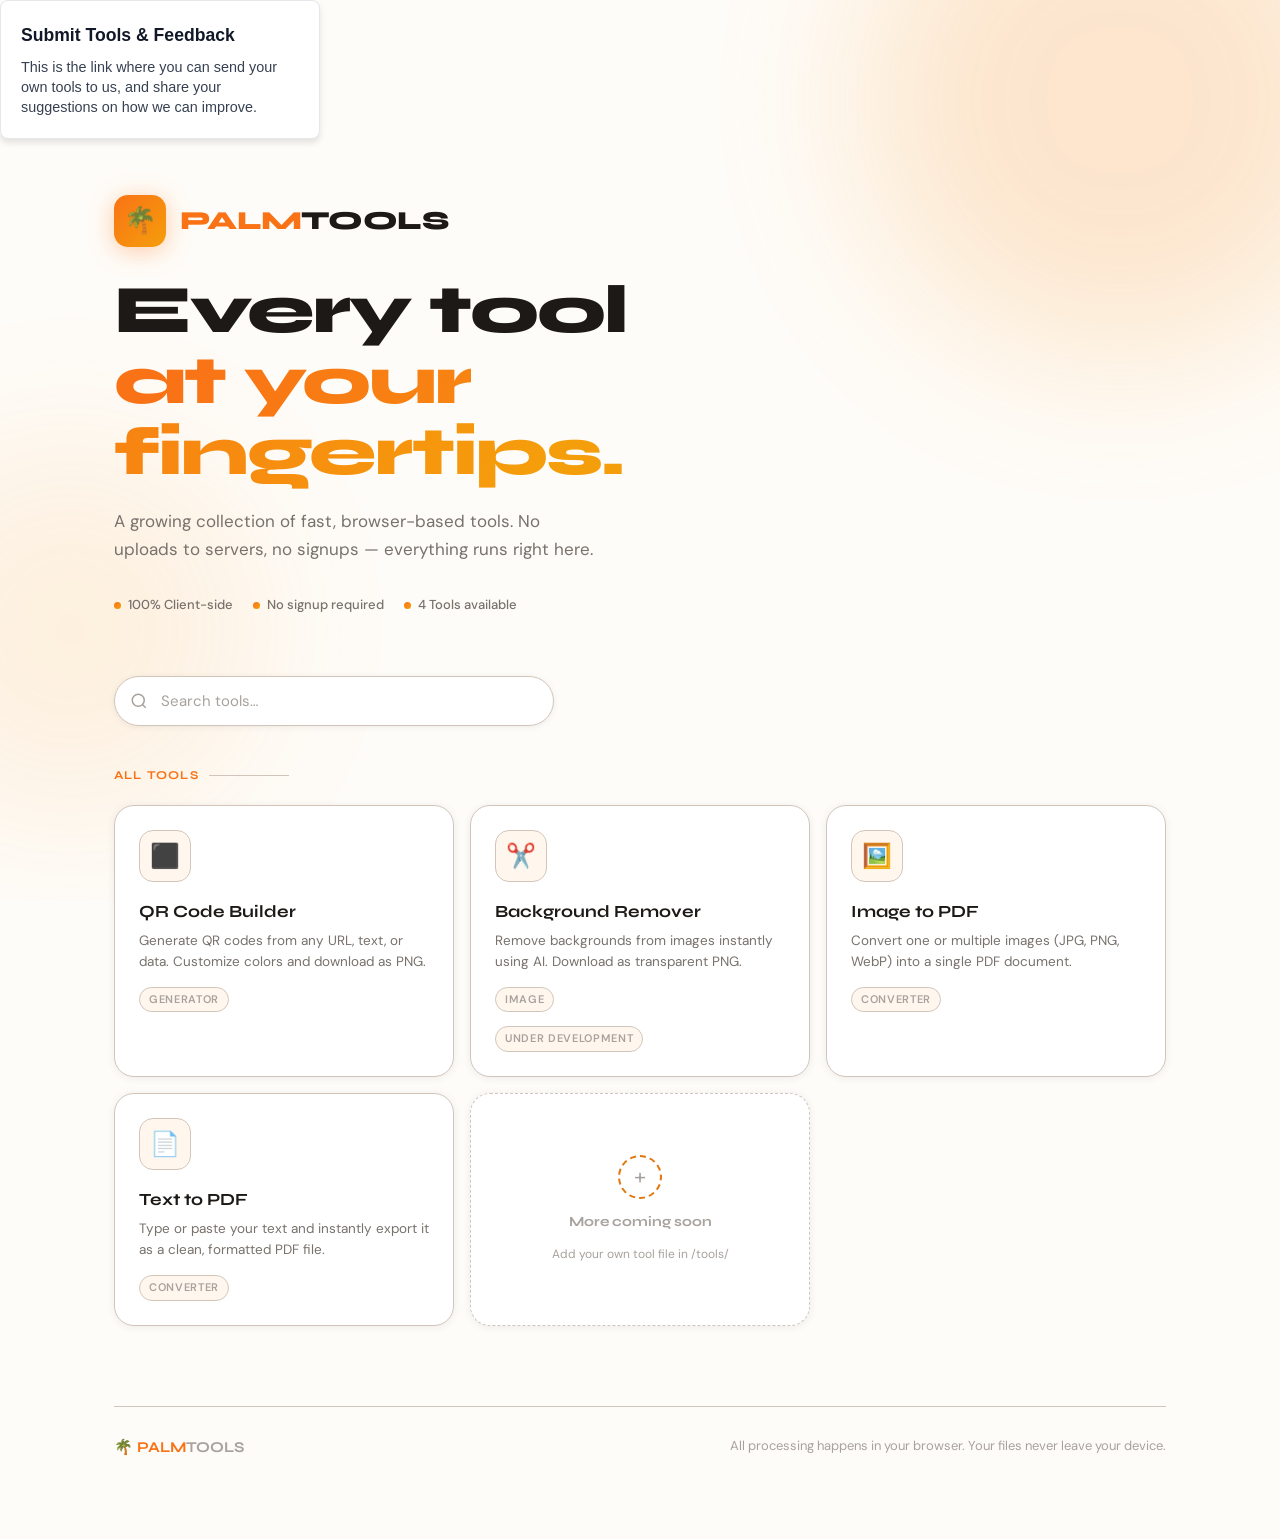
==== commit 8ef3a1cb: "Implement tool submission box in index.html Added a tool submission box with styles and hover effect" ====
--- a/index.html
+++ b/index.html
@@ -356,9 +356,49 @@
     @media (max-width: 380px) {
       .tools-grid { grid-template-columns: 1fr; }
     }
-  </style>
+       
+  .tool-submission-box {
+    display: block;
+    width: 320px;
+    padding: 20px;
+    background-color: #ffffff;
+    border: 1px solid #e5e7eb;
+    border-radius: 8px;
+    box-shadow: 0 4px 6px rgba(0, 0, 0, 0.1);
+    font-family: sans-serif;
+    text-decoration: none;
+    color: #374151;
+    transition: transform 0.2s ease, box-shadow 0.2s ease;
+  }
+  
+  .tool-submission-box:hover {
+    transform: translateY(-3px);
+    box-shadow: 0 8px 15px rgba(0, 0, 0, 0.15);
+    border-color: #d1d5db;
+  }
+
+  .tool-submission-box strong {
+    display: block;
+    font-size: 1.1rem;
+    color: #111827;
+    margin-bottom: 8px;
+  }
+
+  .tool-submission-box p {
+    margin: 0;
+    font-size: 0.9rem;
+    line-height: 1.4;
+  }
+</style>
+
+
+
 </head>
 <body>
+     <a href="msg-us.html" class="tool-submission-box">
+  <strong>Submit Tools & Feedback</strong>
+  <p>This is the link where you can send your own tools to us, and share your suggestions on how we can improve.</p>
+     </a>
 
   <div class="hub-bg">
     <div class="hub-bg-orb hub-bg-orb-1"></div>
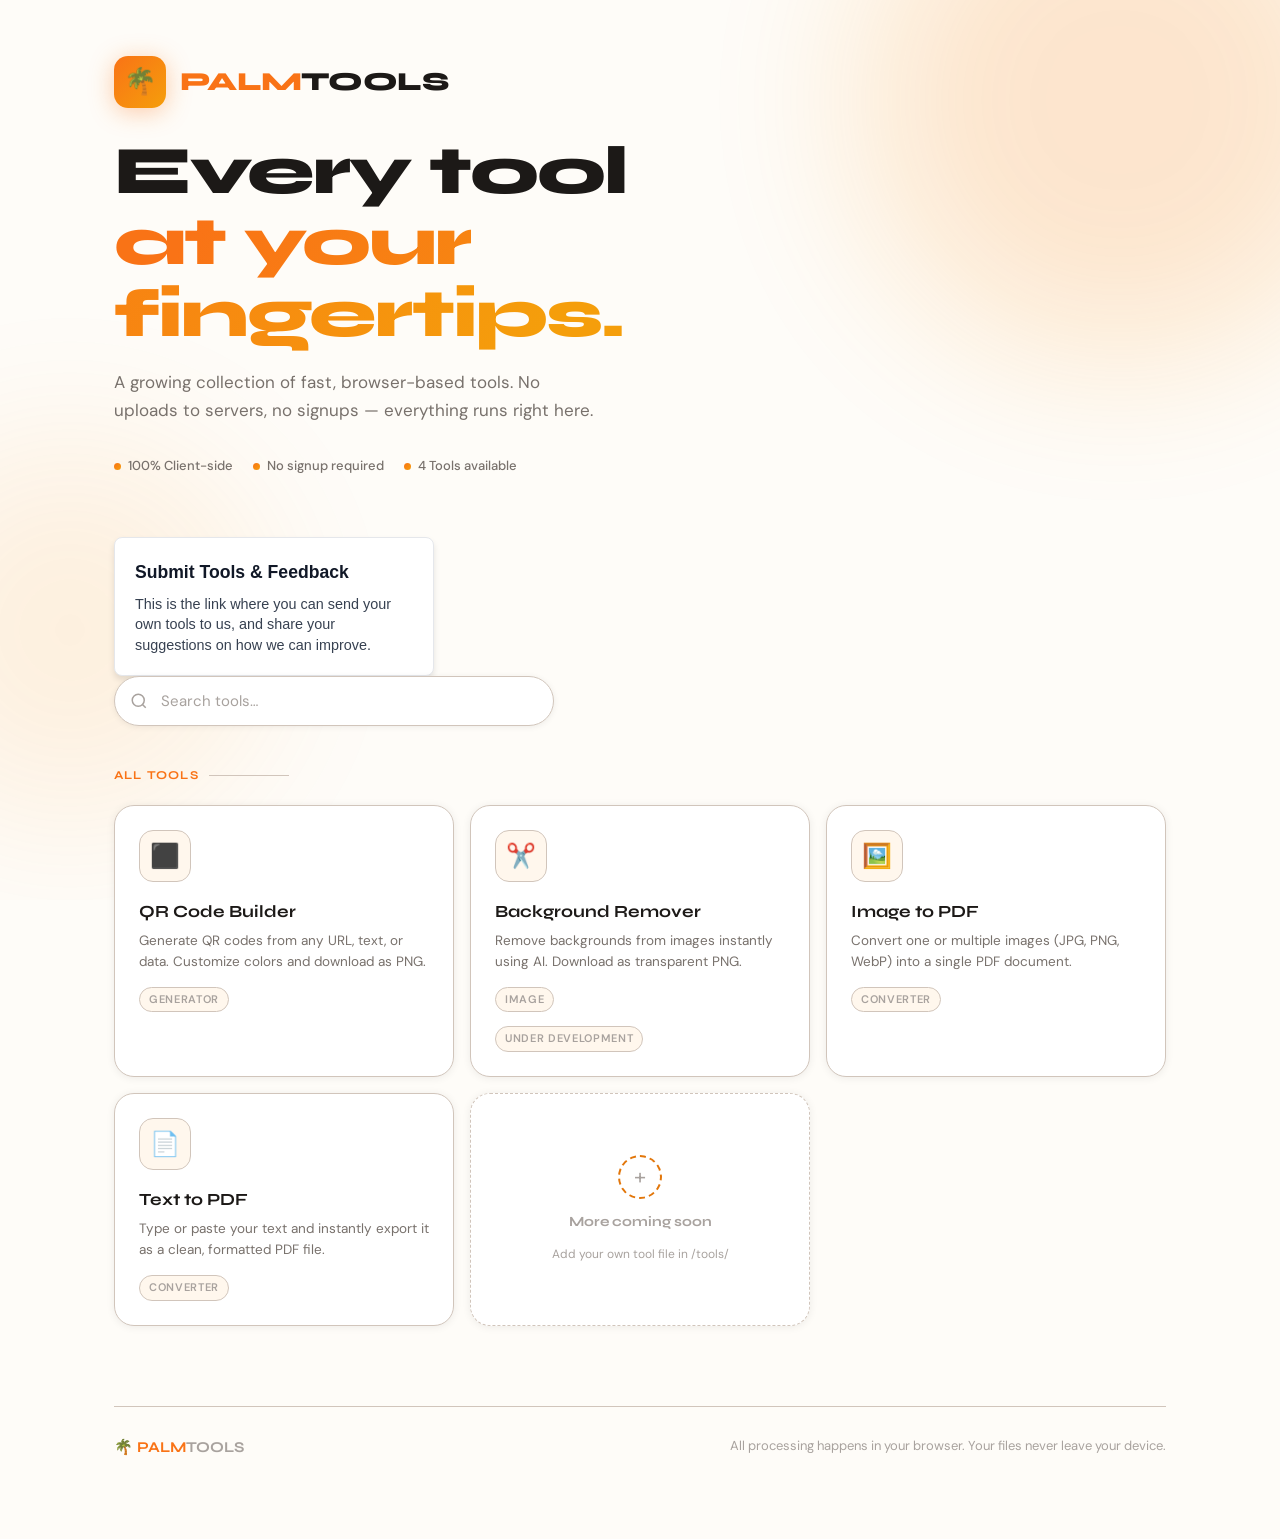
==== commit 5410b2f5: "Move 'Submit Tools & Feedback' link to a new position" ====
--- a/index.html
+++ b/index.html
@@ -395,10 +395,7 @@
 
 </head>
 <body>
-     <a href="msg-us.html" class="tool-submission-box">
-  <strong>Submit Tools & Feedback</strong>
-  <p>This is the link where you can send your own tools to us, and share your suggestions on how we can improve.</p>
-     </a>
+     
 
   <div class="hub-bg">
     <div class="hub-bg-orb hub-bg-orb-1"></div>
@@ -438,6 +435,11 @@
       </div>
     </header>
 
+       <a href="msg-us.html" class="tool-submission-box">
+  <strong>Submit Tools & Feedback</strong>
+  <p>This is the link where you can send your own tools to us, and share your suggestions on how we can improve.</p>
+       </a>
+
     <!-- Search -->
     <div class="search-wrap">
       <svg class="search-icon" xmlns="http://www.w3.org/2000/svg" width="18" height="18" fill="none" viewBox="0 0 24 24" stroke="currentColor" stroke-width="2">
